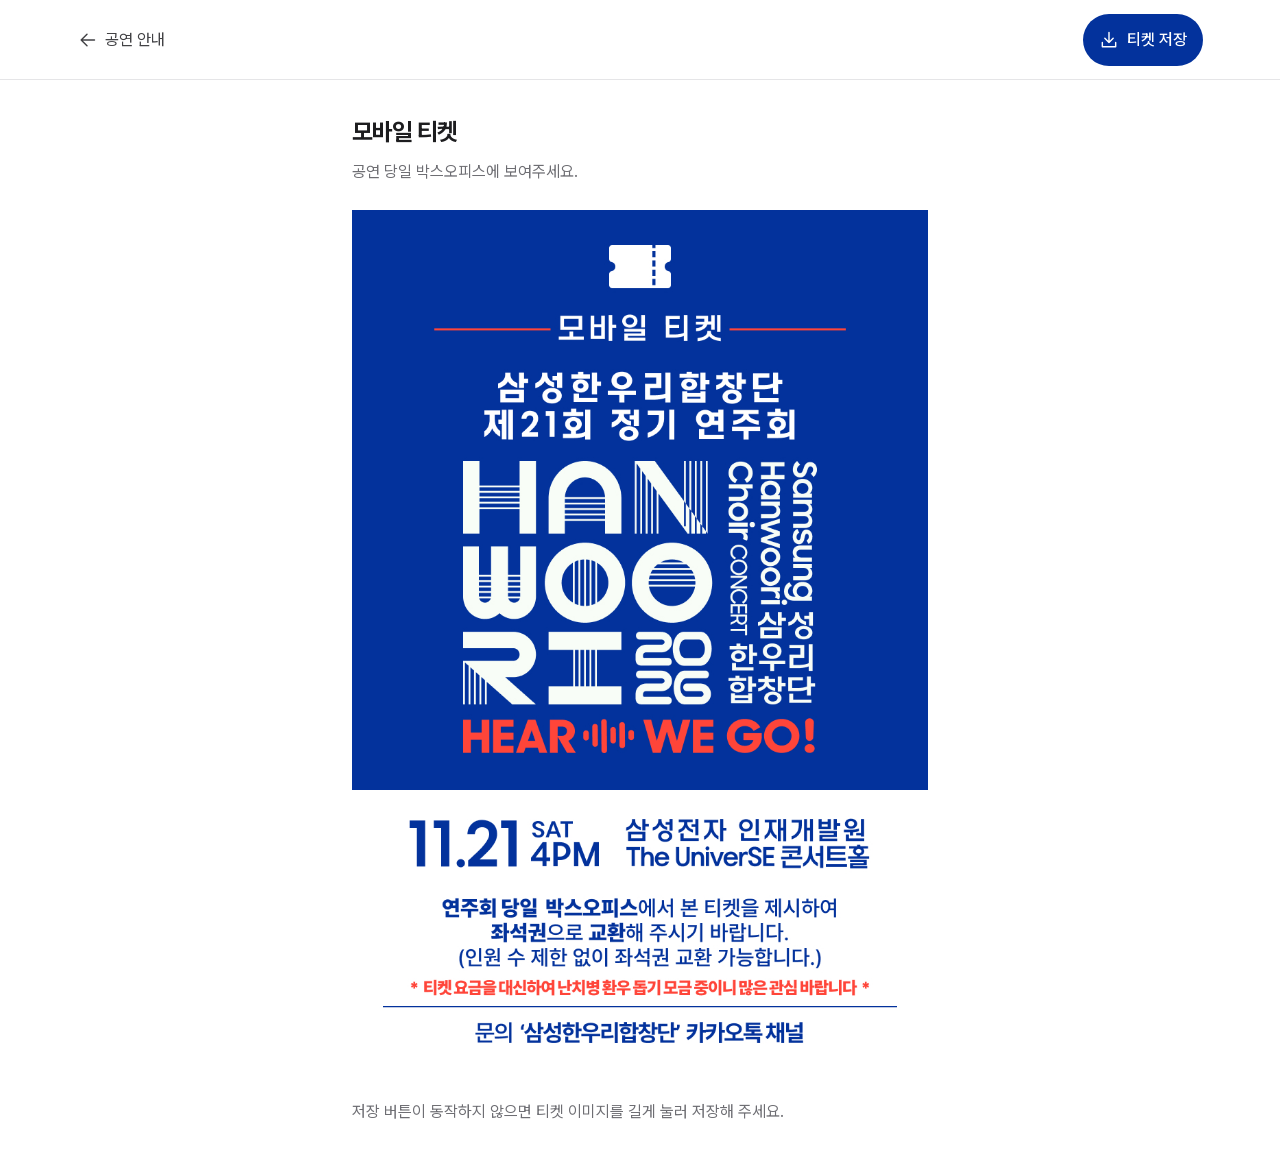
==== ticket.html @ c1f24546 "Open mobile tickets in a responsive viewer with download controls" ====
<!doctype html>
<html lang="ko">
<head>
  <meta charset="UTF-8">
  <meta name="viewport" content="width=device-width, initial-scale=1">
  <meta name="theme-color" content="#FFFFFF">
  <title>모바일 티켓 | 삼성한우리합창단 제21회 정기연주회</title>
  <meta name="description" content="삼성한우리합창단 제21회 정기연주회 모바일 티켓. 공연 당일 박스오피스에서 제시하고 좌석권으로 교환해 주세요.">
  <link rel="icon" href="assets/favicon.svg" type="image/svg+xml">
  <link rel="stylesheet" href="style.css">
</head>
<body class="ticket-page">
  <header class="ticket-toolbar">
    <a class="ticket-home" href="index.html#mobile-ticket"><svg class="ui-icon" viewBox="0 0 24 24" fill="none" stroke="currentColor" stroke-width="1.7" stroke-linecap="round" stroke-linejoin="round" aria-hidden="true"><path d="m12 5-7 7 7 7M5 12h16"/></svg>공연 안내</a>
    <a class="button" href="assets/mobile-ticket.jpg" download="삼성한우리합창단_제21회_모바일티켓.jpg"><svg class="ui-icon" viewBox="0 0 24 24" fill="none" stroke="currentColor" stroke-width="1.7" stroke-linecap="round" stroke-linejoin="round" aria-hidden="true"><path d="M12 3v12m-5-5 5 5 5-5M4 15v5h16v-5"/></svg>티켓 저장</a>
  </header>
  <main class="ticket-viewer">
    <h1>모바일 티켓</h1>
    <p class="ticket-viewer-description">공연 당일 박스오피스에 보여주세요.</p>
    <img class="responsive-ticket" src="assets/mobile-ticket.jpg" width="840" height="1260" alt="삼성한우리합창단 제21회 정기연주회 모바일 티켓. 2026년 11월 21일 토요일 오후 4시, 삼성전자 인재개발원 The UniverSE 콘서트홀. 박스오피스에서 좌석권으로 교환해 주세요." fetchpriority="high">
    <p class="ticket-save-help">저장 버튼이 동작하지 않으면 티켓 이미지를 길게 눌러 저장해 주세요.</p>
  </main>
</body>
</html>
---- style.css ----
/* Samsung Sharp Sans supplied by the user; Korean falls back to Pretendard. */
@font-face{font-family:'Samsung Sharp Sans';src:url('assets/fonts/samsungsharpsans.woff') format('woff');font-weight:400;font-style:normal;font-display:swap}
@font-face{font-family:'Samsung Sharp Sans';src:url('assets/fonts/samsungsharpsans-medium.woff') format('woff');font-weight:500;font-style:normal;font-display:swap}
@font-face{font-family:'Samsung Sharp Sans';src:url('assets/fonts/samsungsharpsans-bold.woff') format('woff');font-weight:700;font-style:normal;font-display:swap}
/* Pretendard v1.3.9 — SIL Open Font License, assets/fonts/OFL.txt */
@font-face{font-family:'Pretendard Variable';src:url('assets/fonts/PretendardVariable.woff2') format('woff2');font-weight:45 920;font-style:normal;font-display:swap}
:root{
 --blue:#03329C;--red:#FF453A;--white:#FFFFFF;
 --heading:#1d1d1f;--text:#424245;--secondary:#6e6e73;--line:#e5e5e7;
 --body:'Pretendard Variable',Pretendard,-apple-system,BlinkMacSystemFont,system-ui,sans-serif;
 --page:24px;--section-title:34px;--name:26px;--lead:22px;--body-size:16px;
}
*{box-sizing:border-box}html{scroll-behavior:smooth;scroll-padding-top:104px}body{margin:0;background:var(--white);color:var(--text);font:400 var(--body-size)/1.75 var(--body);-webkit-text-size-adjust:100%}a{color:inherit;text-decoration:none}button{font:inherit;cursor:pointer}a:focus-visible,button:focus-visible{outline:3px solid var(--blue);outline-offset:5px}::selection{background:var(--blue);color:var(--white)}p{margin:0 0 20px}h1,h2,h3{margin:0;color:var(--heading);font-weight:650;letter-spacing:-.04em;line-height:1.3;overflow-wrap:anywhere}h2{font-size:var(--section-title)}h3{font-size:var(--name)}.visually-hidden{position:absolute!important;width:1px;height:1px;padding:0;margin:-1px;overflow:hidden;clip-path:inset(50%);white-space:nowrap;border:0}
/* Concert identity is the only small type; reading content starts at 16px. */
.header{height:80px;position:sticky;top:0;z-index:30;display:flex;align-items:center;justify-content:space-between;gap:16px;padding:12px var(--page);background:rgb(255 255 255 / .94);backdrop-filter:blur(18px);border-bottom:1px solid var(--line)}.concert-brand{display:flex;flex-direction:column;gap:3px;min-width:0}.header-logo{display:block;width:210px;max-width:100%;height:auto}.concert-brand>span{font-size:14px;line-height:1.5;letter-spacing:-.025em;color:var(--secondary)}.menu-toggle{position:relative;display:flex;align-items:center;justify-content:center;width:48px;height:48px;flex:0 0 48px;border:0;border-radius:50%;background:transparent}.menu-toggle>span{position:absolute;width:21px;height:2px;background:var(--heading);transition:transform .25s}.menu-toggle>span:first-child{transform:translateY(-4px)}.menu-toggle>span:last-child{transform:translateY(4px)}.menu-toggle[aria-expanded="true"]>span:first-child{transform:rotate(45deg)}.menu-toggle[aria-expanded="true"]>span:last-child{transform:rotate(-45deg)}.concert-menu{position:absolute;left:0;right:0;top:100%;display:flex;flex-direction:column;padding:12px var(--page) 28px;max-height:calc(100dvh - 80px);overflow:auto;background:var(--white);border-radius:0 0 24px 24px;box-shadow:0 16px 40px rgb(0 0 0 / .1)}.concert-menu a{display:flex;justify-content:space-between;align-items:center;min-height:58px;padding:12px 0;color:var(--heading);font-size:22px;font-weight:500;letter-spacing:-.025em}.concert-menu a>span{font-size:18px;color:var(--secondary)}.concert-menu[hidden],.menu-backdrop[hidden]{display:none}.menu-backdrop{position:fixed;inset:80px 0 0;z-index:20;background:rgb(0 0 0 / .2);backdrop-filter:blur(8px)}
/* The official artwork retains its original brand palette. */
.poster-landing{margin:0;padding:0;background:var(--blue);display:flex;flex-direction:column;align-items:center}.landing-poster{display:block;width:100%;height:auto;max-width:560px}.poster-scroll{display:flex;align-items:center;justify-content:center;gap:24px;width:100%;min-height:58px;padding:14px var(--page);font-size:16px;color:var(--white);background:var(--blue)}.poster-scroll:hover{text-decoration:underline;text-underline-offset:5px}
/* One type scale and a shared horizontal grid across every content section. */
.section{padding:72px var(--page);max-width:1280px;margin:0 auto}.section-heading{margin-bottom:32px}.section-heading h2{margin-bottom:12px}.section-heading>p{font-size:16px;line-height:1.75;margin:0;color:var(--secondary)}.program-grid{display:grid;gap:24px}.program-group{min-width:0;border-radius:24px;padding:8px 24px;background:var(--white);box-shadow:0 4px 28px rgb(0 0 0 / .045),0 0 0 1px rgb(0 0 0 / .04)}.program-group ul{list-style:none;margin:0;padding:0}.program-group li{padding:20px 0;border-bottom:1px solid var(--line)}.program-group li:last-child{border:0}.program-group li>span{display:block;font-size:18px;line-height:1.5;font-weight:550;letter-spacing:-.02em;color:var(--heading);overflow-wrap:anywhere}.program-group small{display:block;font-size:16px;line-height:1.75;margin-top:4px;font-weight:400;color:var(--secondary)}
.visit{padding-top:0}.visit h2{margin-bottom:28px}.concert-summary{padding-top:0}.summary-date{margin:0 0 28px;font-size:var(--lead);font-weight:600;letter-spacing:-.03em;line-height:1.5;color:var(--heading)}.summary-date strong{display:block;font-size:var(--name);font-weight:650;line-height:1.3;margin-top:6px}.venue-name{font-size:var(--lead);line-height:1.5;letter-spacing:-.03em;font-weight:550;color:var(--heading);margin-bottom:12px}.muted{font-size:16px;line-height:1.75;color:var(--secondary)}.map-link{min-height:48px;display:inline-flex;align-items:center;font-size:16px;padding:10px 0;margin-bottom:32px;color:var(--blue)}.map-link:hover{text-decoration:underline;text-underline-offset:5px}.visit-details{border-radius:24px;padding:4px 24px;background:var(--white);box-shadow:0 4px 28px rgb(0 0 0 / .045),0 0 0 1px rgb(0 0 0 / .04)}dl{margin:0}dl>div{padding:23px 0;border-bottom:1px solid var(--line)}dl>div:last-child{border:0}dt{font-size:18px;font-weight:600;line-height:1.5;color:var(--heading);margin-bottom:8px}dd{font-size:16px;line-height:1.9;margin:0;color:var(--text)}dd strong{white-space:nowrap;margin-left:8px;font-weight:600;color:var(--heading)}
.artists{padding-top:0}.artist-grid{display:grid;gap:0}.artist-card{display:grid;grid-template-columns:64px minmax(0,1fr);align-items:baseline;gap:20px;padding:26px 0;border-bottom:1px solid var(--line)}.artist-role{font-size:16px;line-height:1.75;margin:0;color:var(--secondary)}.artist-card h3{font-size:var(--name);line-height:1.3}.about{padding-top:0}.about h2{font-size:var(--section-title);line-height:1.3;margin-bottom:32px}.about-copy .lead{font-size:var(--lead);line-height:1.5;font-weight:550;letter-spacing:-.03em;color:var(--heading)}.about-copy p{font-size:16px;line-height:1.9;letter-spacing:-.01em;color:var(--text)}.social-links{display:flex;flex-wrap:wrap;gap:16px 28px;margin-top:28px}.social-links a{display:inline-flex;align-items:center;min-height:48px;font-size:16px;color:var(--blue)}.social-links a:hover{text-decoration:underline;text-underline-offset:5px}
.ticket{padding:0 var(--page) 72px;text-align:left}.ticket-inner{padding:32px 24px;border-radius:28px;max-width:1136px;margin:auto;background:var(--white);box-shadow:0 4px 28px rgb(0 0 0 / .045),0 0 0 1px rgb(0 0 0 / .04)}.ticket h2{font-size:var(--section-title);margin-bottom:20px}.ticket p{font-size:16px;line-height:1.75;color:var(--text)}.button{display:inline-flex;align-items:center;justify-content:center;gap:20px;min-height:52px;font-size:16px;font-weight:500;padding:14px 22px;background:var(--blue);color:var(--white);border:0;border-radius:999px}.button:hover{box-shadow:0 0 0 4px rgb(3 50 156 / .1)}.ticket-note{margin:24px 0 0;color:var(--secondary)!important}.brand{font-size:16px;font-weight:600;color:var(--heading)}footer{max-width:1280px;margin:auto;padding:0 var(--page) 32px;display:flex;justify-content:space-between;align-items:center;flex-wrap:wrap;gap:24px}footer>div{flex-basis:100%;order:3;padding-top:24px;border-top:1px solid var(--line)}footer p{font-size:16px;line-height:1.75;margin:0 0 8px;color:var(--secondary)}footer>a:last-child{display:inline-flex;align-items:center;min-height:48px;color:var(--secondary)}.sponsor{display:flex;align-items:center;gap:16px}.samsung-wordmark{display:block;width:112px;height:auto}
@media(max-width:359px){.header-logo{width:196px}}
@media(min-width:600px){:root{--page:6%}.concert-menu{padding-left:var(--page);padding-right:var(--page)}.artist-grid{grid-template-columns:1fr 1fr;gap:0 32px}.artist-card{grid-template-columns:1fr;gap:10px}.ticket-inner{padding:48px 32px}.landing-poster{width:auto;height:calc(100svh - 146px);max-height:900px;max-width:100%;object-fit:contain}}
@media(min-width:1000px){:root{--section-title:48px;--name:30px;--lead:24px}.header{height:88px}.concert-menu{max-height:calc(100dvh - 88px);padding-top:24px;padding-bottom:36px}.concert-menu a{font-size:26px;min-height:64px}.menu-backdrop{top:88px}.section{padding-top:96px;padding-bottom:96px}.section-heading{display:flex;justify-content:space-between;align-items:baseline;gap:32px;margin-bottom:40px}.section-heading h2{margin:0}.program-grid{grid-template-columns:repeat(3,minmax(0,1fr));gap:24px;align-items:start}.artist-grid{grid-template-columns:repeat(4,minmax(0,1fr));gap:28px}.artist-card{align-content:start;border-bottom:0;padding:20px 0}.artists{padding-top:0}.about{display:grid;grid-template-columns:1fr 1fr;gap:8%;padding-top:0}.visit{display:grid;grid-template-columns:1fr 1fr;gap:8%;padding-top:0}.map-link{margin-bottom:0}.ticket{padding-bottom:80px}.ticket-inner{padding:56px 40px}footer{padding-bottom:40px}}
@media(prefers-reduced-motion:reduce){html{scroll-behavior:auto}*,*::before,*::after{transition:none!important}}

/* Bilingual section headings share one accent and a consistent hierarchy. */
h2 { color: var(--blue); display: flex; flex-wrap: wrap; align-items: baseline; gap: 6px 12px; }
.heading-en { font-size: 18px; font-weight: 500; line-height: 1.5; letter-spacing: -.015em; }
@media (min-width: 1000px) { .heading-en { font-size: 24px; } }

:root{--title:'Samsung Sharp Sans','Pretendard Variable',Pretendard,sans-serif}
h1,h2,h3,.heading-en,.program-group li>span,dt{font-family:var(--title)}
h1,h2,h3{font-weight:700}
.program-group li>span{font-weight:500}
.heading-en{font-weight:500}

/* Compact, English-first section titles. */
:root { --section-title: 28px; }
h2 { gap: 6px 12px; }
.heading-en { font-size: inherit; font-weight: 700; line-height: inherit; }
.heading-ko { font-family: var(--body); font-size: 18px; font-weight: 500; line-height: 1.5; letter-spacing: -.025em; }
@media (min-width: 1000px) { :root { --section-title: 36px; } .heading-ko { font-size: 22px; } }

/* Give the first content heading breathing room below the poster. */
#visit { padding-top: 56px; }
@media (min-width: 1000px) { #visit { padding-top: 80px; } }

/* A compact opening: original central artwork, live date and venue. */
.poster-landing { padding: 28px 24px 12px; }
.landing-logo { display: block; width: auto; max-width: 100%; height: clamp(180px, 30svh, 270px); object-fit: contain; }
.landing-event { color: var(--white); text-align: center; margin-top: 20px; }
.landing-date { margin: 0 0 14px; font-size: 20px; line-height: 1.5; font-weight: 500; letter-spacing: -.025em; }
.landing-date strong { display: block; font-size: 26px; font-weight: 650; }
.landing-venue { margin: 0; font-size: 16px; line-height: 1.6; }
.landing-venue strong { display: block; font-size: 21px; font-weight: 600; letter-spacing: -.025em; }
.poster-scroll { width: auto; margin-top: 8px; }
@media (max-height: 700px) and (max-width: 599px) {
 .poster-landing { padding-top: 20px; }
 .landing-logo { height: 145px; }
 .landing-event { margin-top: 14px; }
 .landing-date { font-size: 18px; margin-bottom: 10px; }
 .landing-date strong { font-size: 23px; }
 .landing-venue strong { font-size: 20px; }
}
@media (min-width: 1000px) {
 .poster-landing { padding-top: 36px; padding-bottom: 20px; }
 .landing-logo { height: 290px; }
 .landing-date { font-size: 24px; }
 .landing-date strong { display: inline; font-size: 24px; margin-left: 12px; }
 .landing-venue strong { font-size: 24px; }
}

.landing-concert-name { margin: 0 0 20px; color: var(--white); font-size: 16px; font-weight: 500; line-height: 1.6; text-align: center; letter-spacing: -.025em; }
@media (min-width: 1000px) { .landing-concert-name { font-size: 18px; margin-bottom: 24px; } }

@media (min-width: 1000px) { .artist-grid { grid-template-columns: repeat(3, minmax(0, 1fr)); } }

/* HEAR / WE / GO: three open chapters, without card chrome. */
.program-grid { gap: 52px; }
.program-group { padding: 0; border-radius: 0; box-shadow: none; background: transparent; }
.stage-heading { margin-bottom: 26px; }
.stage-number { display: block; margin-bottom: 12px; color: var(--secondary); font-size: 16px; line-height: 1.5; font-weight: 500; }
.stage-title { font-family: var(--title); color: var(--blue); font-size: 52px; font-weight: 700; line-height: 1.05; letter-spacing: -.04em; }
.stage-subtitle { margin: 12px 0 0; color: var(--secondary); font-size: 18px; line-height: 1.5; font-weight: 400; letter-spacing: -.015em; }
.program-group li { padding: 0; border: 0; margin: 0 0 24px; }
.program-group li:last-child { margin-bottom: 0; }
.program-group small { margin-top: 5px; }
@media (min-width: 1000px) { .program-grid { gap: 40px; } .stage-title { font-size: 60px; } .stage-heading { margin-bottom: 32px; } }

/* Align the artwork edge, rather than its former padded SVG canvas. */
.concert-brand { align-items: flex-start; gap: 7px; }
.header-logo { margin: 0; padding: 0; }
.concert-brand>span { display: block; margin: 0; padding: 0; }

.mobile-ticket { padding-top: 0; }
.mobile-ticket-intro { color: var(--text); font-size: 16px; line-height: 1.9; margin: 0 0 24px; }
.mobile-ticket-actions { display: flex; flex-wrap: wrap; align-items: center; gap: 12px 24px; }
.ticket-download { min-height: 52px; }
.ticket-view, .ticket-shortcut { display: inline-flex; align-items: center; min-height: 48px; color: var(--blue); font-size: 16px; }
.ticket-view:hover, .ticket-shortcut:hover { text-decoration: underline; text-underline-offset: 5px; }
.ticket-shortcut { display: flex; width: fit-content; margin-bottom: 28px; }
.mobile-ticket-note { margin: 20px 0 0; color: var(--secondary); font-size: 16px; line-height: 1.75; }
@media (max-width: 599px) { .ticket-download { width: 100%; } }

/* Full-width alternating chapters. Space replaces content cards. */
.section { width: 100%; max-width: none; margin: 0; padding: 64px 24px; }
.section-inner, .ticket-inner { width: 100%; max-width: 1136px; margin: 0 auto; }
#visit { padding-top: 64px; }
.visit, .about { display: block; }
.program-group, .visit-details, .ticket-inner { border: 0; border-radius: 0; box-shadow: none; background: transparent; }
.visit-details { padding: 0; }
.visit .section-inner { display: grid; gap: 32px; }
.about .section-inner { display: grid; gap: 8px; }
.program { background: var(--blue); color: var(--white); }
.program h2, .program .stage-title, .program .program-group li>span { color: var(--white); }
.program .section-heading>p, .program .stage-number, .program .stage-subtitle, .program .program-group small { color: rgb(255 255 255 / .85); }
.program-grid { gap: 56px; }
.program-group { padding: 0; }
.program .stage-number { margin-bottom: 12px; }
.program .stage-heading { margin-bottom: 30px; }
.program .program-group li { margin-bottom: 26px; }
.artists { background: var(--white); }
.artist-card { padding: 28px 0; }
.about { background: var(--blue); color: var(--white); }
.about h2, .about .about-copy .lead { color: var(--white); }
.about .about-copy p { color: rgb(255 255 255 / .9); }
.about .social-links a { color: var(--white); }
.about .social-links a:hover { text-decoration: underline; }
.mobile-ticket { background: var(--white); }
.ticket { padding: 64px 24px; background: var(--blue); color: var(--white); }
.ticket-inner { padding: 0; }
.ticket h2, .ticket p { color: var(--white); }
.ticket .button { color: var(--blue); background: var(--white); }
.ticket .button:hover { box-shadow: none; text-decoration: underline; text-underline-offset: 4px; }
footer { padding-top: 36px; background: var(--white); }
@media (min-width: 600px) {
 .section, .ticket { padding-left: 6%; padding-right: 6%; }
}
@media (min-width: 1000px) {
 .section, #visit, .ticket { padding-top: 96px; padding-bottom: 96px; }
 .visit .section-inner, .about .section-inner { grid-template-columns: 1fr 1fr; column-gap: 8%; align-items: start; }
 .about .section-inner { row-gap: 0; }
 .program-grid { gap: 56px; }
 .artist-card { padding-top: 12px; padding-bottom: 12px; }
}
#visit { background: var(--white); }

/* One restrained icon style, aligned with labels and tap targets. */
.ui-icon { display: inline-block; width: 20px; height: 20px; flex: 0 0 20px; vertical-align: middle; }
.cta-label { display: inline-flex; align-items: center; gap: 10px; }
.visit-details dt { display: flex; align-items: center; gap: 10px; }
.stage-title { font-size: 40px; }
@media (min-width: 1000px) { .stage-title { font-size: 48px; } }

/* Standalone responsive ticket viewer: preserve the original aspect ratio. */
.ticket-page { min-width: 0; background: var(--white); }
.ticket-toolbar { position: sticky; top: 0; z-index: 10; display: flex; align-items: center; justify-content: space-between; gap: 16px; width: 100%; max-width: none; height: auto; min-height: 80px; margin: 0; padding: 12px max(16px, env(safe-area-inset-right)) 12px max(16px, env(safe-area-inset-left)); background: rgb(255 255 255 / .96); backdrop-filter: blur(16px); border-bottom: 1px solid var(--line); }
.ticket-home { display: inline-flex; align-items: center; gap: 8px; min-height: 48px; font-size: 16px; color: var(--text); white-space: nowrap; }
.ticket-toolbar .button { gap: 8px; min-height: 48px; padding: 12px 16px; white-space: nowrap; }
.ticket-viewer { width: 100%; max-width: 608px; margin: 0 auto; padding: 28px 16px 32px; }
.ticket-viewer h1 { font-family: var(--body); font-size: 24px; line-height: 1.35; margin: 0 0 10px; }
.ticket-viewer-description { color: var(--secondary); font-size: 16px; line-height: 1.75; margin: 0 0 24px; }
.responsive-ticket { display: block; width: 100%; max-width: 100%; height: auto; }
.ticket-save-help { margin: 24px 0 0; color: var(--secondary); font-size: 16px; line-height: 1.75; }
@media (min-width: 1000px) { .ticket-toolbar { padding-left: 6%; padding-right: 6%; } .ticket-viewer { padding-top: 36px; } }
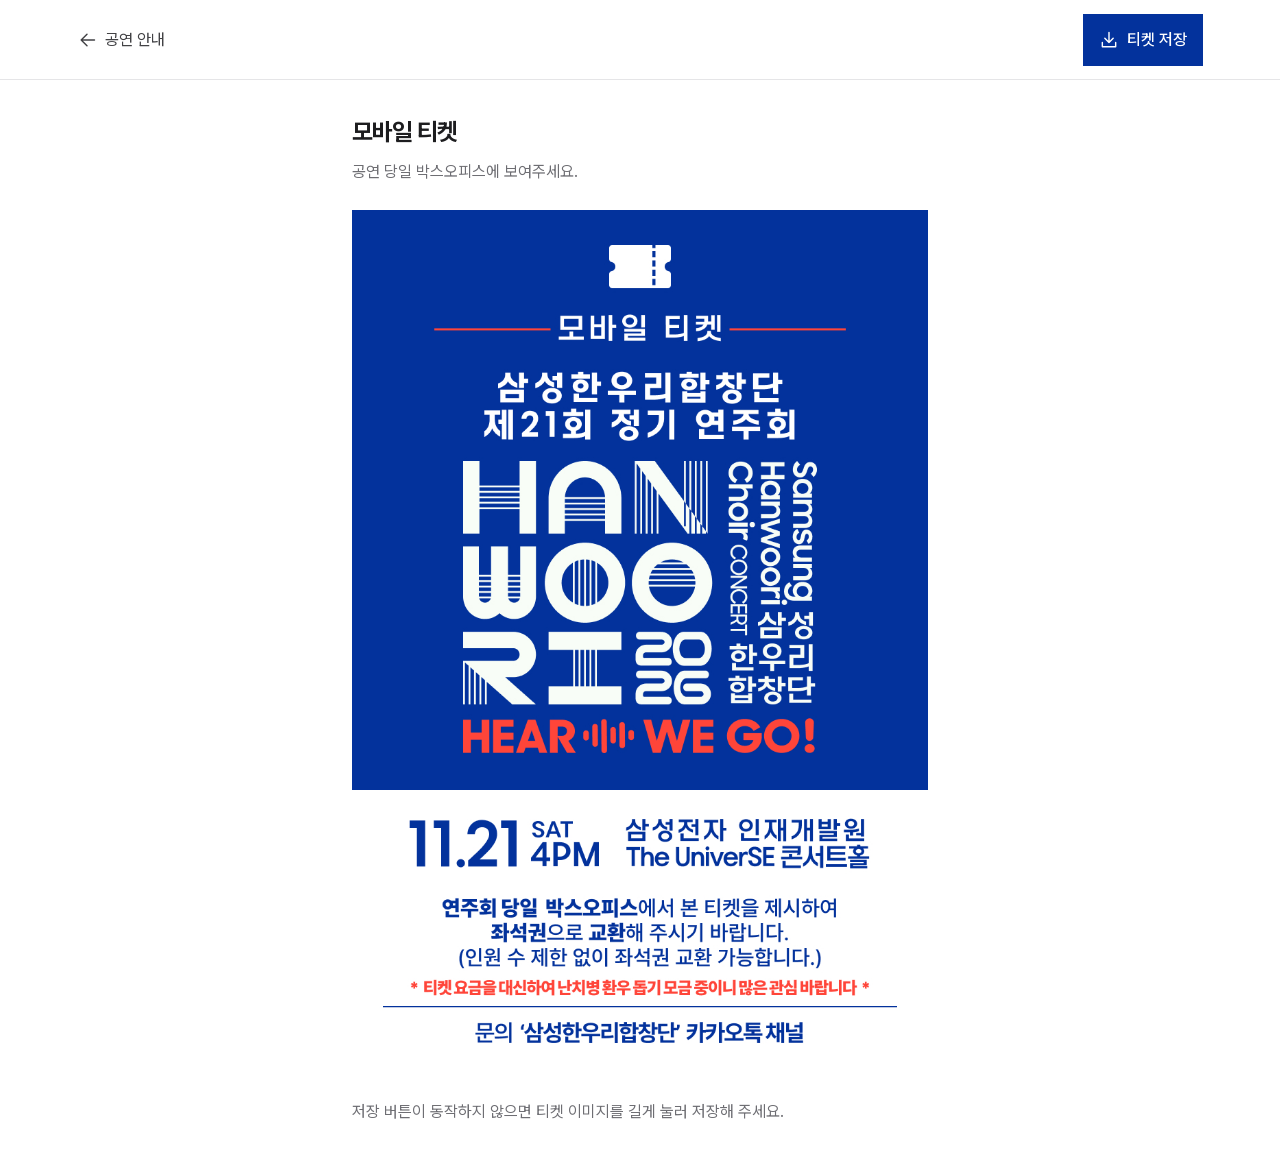
==== commit e60e18b2: "Polish mobile header and ticket presentation" ====
--- a/ticket.html
+++ b/ticket.html
@@ -7,7 +7,7 @@
   <title>모바일 티켓 | 삼성한우리합창단 제21회 정기연주회</title>
   <meta name="description" content="삼성한우리합창단 제21회 정기연주회 모바일 티켓. 공연 당일 박스오피스에서 제시하고 좌석권으로 교환해 주세요.">
   <link rel="icon" href="assets/favicon.svg" type="image/svg+xml">
-  <link rel="stylesheet" href="style.css">
+  <link rel="stylesheet" href="style.css?v=20261026-2">
 </head>
 <body class="ticket-page">
   <header class="ticket-toolbar">
--- a/style.css
+++ b/style.css
@@ -1,160 +1,27 @@
-
-/* Samsung Sharp Sans supplied by the user; Korean falls back to Pretendard. */
-@font-face{font-family:'Samsung Sharp Sans';src:url('assets/fonts/samsungsharpsans.woff') format('woff');font-weight:400;font-style:normal;font-display:swap}
-@font-face{font-family:'Samsung Sharp Sans';src:url('assets/fonts/samsungsharpsans-medium.woff') format('woff');font-weight:500;font-style:normal;font-display:swap}
-@font-face{font-family:'Samsung Sharp Sans';src:url('assets/fonts/samsungsharpsans-bold.woff') format('woff');font-weight:700;font-style:normal;font-display:swap}
-/* Pretendard v1.3.9 — SIL Open Font License, assets/fonts/OFL.txt */
-@font-face{font-family:'Pretendard Variable';src:url('assets/fonts/PretendardVariable.woff2') format('woff2');font-weight:45 920;font-style:normal;font-display:swap}
-:root{
- --blue:#03329C;--red:#FF453A;--white:#FFFFFF;
- --heading:#1d1d1f;--text:#424245;--secondary:#6e6e73;--line:#e5e5e7;
- --body:'Pretendard Variable',Pretendard,-apple-system,BlinkMacSystemFont,system-ui,sans-serif;
- --page:24px;--section-title:34px;--name:26px;--lead:22px;--body-size:16px;
-}
-*{box-sizing:border-box}html{scroll-behavior:smooth;scroll-padding-top:104px}body{margin:0;background:var(--white);color:var(--text);font:400 var(--body-size)/1.75 var(--body);-webkit-text-size-adjust:100%}a{color:inherit;text-decoration:none}button{font:inherit;cursor:pointer}a:focus-visible,button:focus-visible{outline:3px solid var(--blue);outline-offset:5px}::selection{background:var(--blue);color:var(--white)}p{margin:0 0 20px}h1,h2,h3{margin:0;color:var(--heading);font-weight:650;letter-spacing:-.04em;line-height:1.3;overflow-wrap:anywhere}h2{font-size:var(--section-title)}h3{font-size:var(--name)}.visually-hidden{position:absolute!important;width:1px;height:1px;padding:0;margin:-1px;overflow:hidden;clip-path:inset(50%);white-space:nowrap;border:0}
-/* Concert identity is the only small type; reading content starts at 16px. */
-.header{height:80px;position:sticky;top:0;z-index:30;display:flex;align-items:center;justify-content:space-between;gap:16px;padding:12px var(--page);background:rgb(255 255 255 / .94);backdrop-filter:blur(18px);border-bottom:1px solid var(--line)}.concert-brand{display:flex;flex-direction:column;gap:3px;min-width:0}.header-logo{display:block;width:210px;max-width:100%;height:auto}.concert-brand>span{font-size:14px;line-height:1.5;letter-spacing:-.025em;color:var(--secondary)}.menu-toggle{position:relative;display:flex;align-items:center;justify-content:center;width:48px;height:48px;flex:0 0 48px;border:0;border-radius:50%;background:transparent}.menu-toggle>span{position:absolute;width:21px;height:2px;background:var(--heading);transition:transform .25s}.menu-toggle>span:first-child{transform:translateY(-4px)}.menu-toggle>span:last-child{transform:translateY(4px)}.menu-toggle[aria-expanded="true"]>span:first-child{transform:rotate(45deg)}.menu-toggle[aria-expanded="true"]>span:last-child{transform:rotate(-45deg)}.concert-menu{position:absolute;left:0;right:0;top:100%;display:flex;flex-direction:column;padding:12px var(--page) 28px;max-height:calc(100dvh - 80px);overflow:auto;background:var(--white);border-radius:0 0 24px 24px;box-shadow:0 16px 40px rgb(0 0 0 / .1)}.concert-menu a{display:flex;justify-content:space-between;align-items:center;min-height:58px;padding:12px 0;color:var(--heading);font-size:22px;font-weight:500;letter-spacing:-.025em}.concert-menu a>span{font-size:18px;color:var(--secondary)}.concert-menu[hidden],.menu-backdrop[hidden]{display:none}.menu-backdrop{position:fixed;inset:80px 0 0;z-index:20;background:rgb(0 0 0 / .2);backdrop-filter:blur(8px)}
-/* The official artwork retains its original brand palette. */
-.poster-landing{margin:0;padding:0;background:var(--blue);display:flex;flex-direction:column;align-items:center}.landing-poster{display:block;width:100%;height:auto;max-width:560px}.poster-scroll{display:flex;align-items:center;justify-content:center;gap:24px;width:100%;min-height:58px;padding:14px var(--page);font-size:16px;color:var(--white);background:var(--blue)}.poster-scroll:hover{text-decoration:underline;text-underline-offset:5px}
-/* One type scale and a shared horizontal grid across every content section. */
-.section{padding:72px var(--page);max-width:1280px;margin:0 auto}.section-heading{margin-bottom:32px}.section-heading h2{margin-bottom:12px}.section-heading>p{font-size:16px;line-height:1.75;margin:0;color:var(--secondary)}.program-grid{display:grid;gap:24px}.program-group{min-width:0;border-radius:24px;padding:8px 24px;background:var(--white);box-shadow:0 4px 28px rgb(0 0 0 / .045),0 0 0 1px rgb(0 0 0 / .04)}.program-group ul{list-style:none;margin:0;padding:0}.program-group li{padding:20px 0;border-bottom:1px solid var(--line)}.program-group li:last-child{border:0}.program-group li>span{display:block;font-size:18px;line-height:1.5;font-weight:550;letter-spacing:-.02em;color:var(--heading);overflow-wrap:anywhere}.program-group small{display:block;font-size:16px;line-height:1.75;margin-top:4px;font-weight:400;color:var(--secondary)}
-.visit{padding-top:0}.visit h2{margin-bottom:28px}.concert-summary{padding-top:0}.summary-date{margin:0 0 28px;font-size:var(--lead);font-weight:600;letter-spacing:-.03em;line-height:1.5;color:var(--heading)}.summary-date strong{display:block;font-size:var(--name);font-weight:650;line-height:1.3;margin-top:6px}.venue-name{font-size:var(--lead);line-height:1.5;letter-spacing:-.03em;font-weight:550;color:var(--heading);margin-bottom:12px}.muted{font-size:16px;line-height:1.75;color:var(--secondary)}.map-link{min-height:48px;display:inline-flex;align-items:center;font-size:16px;padding:10px 0;margin-bottom:32px;color:var(--blue)}.map-link:hover{text-decoration:underline;text-underline-offset:5px}.visit-details{border-radius:24px;padding:4px 24px;background:var(--white);box-shadow:0 4px 28px rgb(0 0 0 / .045),0 0 0 1px rgb(0 0 0 / .04)}dl{margin:0}dl>div{padding:23px 0;border-bottom:1px solid var(--line)}dl>div:last-child{border:0}dt{font-size:18px;font-weight:600;line-height:1.5;color:var(--heading);margin-bottom:8px}dd{font-size:16px;line-height:1.9;margin:0;color:var(--text)}dd strong{white-space:nowrap;margin-left:8px;font-weight:600;color:var(--heading)}
-.artists{padding-top:0}.artist-grid{display:grid;gap:0}.artist-card{display:grid;grid-template-columns:64px minmax(0,1fr);align-items:baseline;gap:20px;padding:26px 0;border-bottom:1px solid var(--line)}.artist-role{font-size:16px;line-height:1.75;margin:0;color:var(--secondary)}.artist-card h3{font-size:var(--name);line-height:1.3}.about{padding-top:0}.about h2{font-size:var(--section-title);line-height:1.3;margin-bottom:32px}.about-copy .lead{font-size:var(--lead);line-height:1.5;font-weight:550;letter-spacing:-.03em;color:var(--heading)}.about-copy p{font-size:16px;line-height:1.9;letter-spacing:-.01em;color:var(--text)}.social-links{display:flex;flex-wrap:wrap;gap:16px 28px;margin-top:28px}.social-links a{display:inline-flex;align-items:center;min-height:48px;font-size:16px;color:var(--blue)}.social-links a:hover{text-decoration:underline;text-underline-offset:5px}
-.ticket{padding:0 var(--page) 72px;text-align:left}.ticket-inner{padding:32px 24px;border-radius:28px;max-width:1136px;margin:auto;background:var(--white);box-shadow:0 4px 28px rgb(0 0 0 / .045),0 0 0 1px rgb(0 0 0 / .04)}.ticket h2{font-size:var(--section-title);margin-bottom:20px}.ticket p{font-size:16px;line-height:1.75;color:var(--text)}.button{display:inline-flex;align-items:center;justify-content:center;gap:20px;min-height:52px;font-size:16px;font-weight:500;padding:14px 22px;background:var(--blue);color:var(--white);border:0;border-radius:999px}.button:hover{box-shadow:0 0 0 4px rgb(3 50 156 / .1)}.ticket-note{margin:24px 0 0;color:var(--secondary)!important}.brand{font-size:16px;font-weight:600;color:var(--heading)}footer{max-width:1280px;margin:auto;padding:0 var(--page) 32px;display:flex;justify-content:space-between;align-items:center;flex-wrap:wrap;gap:24px}footer>div{flex-basis:100%;order:3;padding-top:24px;border-top:1px solid var(--line)}footer p{font-size:16px;line-height:1.75;margin:0 0 8px;color:var(--secondary)}footer>a:last-child{display:inline-flex;align-items:center;min-height:48px;color:var(--secondary)}.sponsor{display:flex;align-items:center;gap:16px}.samsung-wordmark{display:block;width:112px;height:auto}
-@media(max-width:359px){.header-logo{width:196px}}
-@media(min-width:600px){:root{--page:6%}.concert-menu{padding-left:var(--page);padding-right:var(--page)}.artist-grid{grid-template-columns:1fr 1fr;gap:0 32px}.artist-card{grid-template-columns:1fr;gap:10px}.ticket-inner{padding:48px 32px}.landing-poster{width:auto;height:calc(100svh - 146px);max-height:900px;max-width:100%;object-fit:contain}}
-@media(min-width:1000px){:root{--section-title:48px;--name:30px;--lead:24px}.header{height:88px}.concert-menu{max-height:calc(100dvh - 88px);padding-top:24px;padding-bottom:36px}.concert-menu a{font-size:26px;min-height:64px}.menu-backdrop{top:88px}.section{padding-top:96px;padding-bottom:96px}.section-heading{display:flex;justify-content:space-between;align-items:baseline;gap:32px;margin-bottom:40px}.section-heading h2{margin:0}.program-grid{grid-template-columns:repeat(3,minmax(0,1fr));gap:24px;align-items:start}.artist-grid{grid-template-columns:repeat(4,minmax(0,1fr));gap:28px}.artist-card{align-content:start;border-bottom:0;padding:20px 0}.artists{padding-top:0}.about{display:grid;grid-template-columns:1fr 1fr;gap:8%;padding-top:0}.visit{display:grid;grid-template-columns:1fr 1fr;gap:8%;padding-top:0}.map-link{margin-bottom:0}.ticket{padding-bottom:80px}.ticket-inner{padding:56px 40px}footer{padding-bottom:40px}}
-@media(prefers-reduced-motion:reduce){html{scroll-behavior:auto}*,*::before,*::after{transition:none!important}}
-
-/* Bilingual section headings share one accent and a consistent hierarchy. */
-h2 { color: var(--blue); display: flex; flex-wrap: wrap; align-items: baseline; gap: 6px 12px; }
-.heading-en { font-size: 18px; font-weight: 500; line-height: 1.5; letter-spacing: -.015em; }
-@media (min-width: 1000px) { .heading-en { font-size: 24px; } }
-
-:root{--title:'Samsung Sharp Sans','Pretendard Variable',Pretendard,sans-serif}
-h1,h2,h3,.heading-en,.program-group li>span,dt{font-family:var(--title)}
-h1,h2,h3{font-weight:700}
-.program-group li>span{font-weight:500}
-.heading-en{font-weight:500}
-
-/* Compact, English-first section titles. */
-:root { --section-title: 28px; }
-h2 { gap: 6px 12px; }
-.heading-en { font-size: inherit; font-weight: 700; line-height: inherit; }
-.heading-ko { font-family: var(--body); font-size: 18px; font-weight: 500; line-height: 1.5; letter-spacing: -.025em; }
-@media (min-width: 1000px) { :root { --section-title: 36px; } .heading-ko { font-size: 22px; } }
-
-/* Give the first content heading breathing room below the poster. */
-#visit { padding-top: 56px; }
-@media (min-width: 1000px) { #visit { padding-top: 80px; } }
-
-/* A compact opening: original central artwork, live date and venue. */
-.poster-landing { padding: 28px 24px 12px; }
-.landing-logo { display: block; width: auto; max-width: 100%; height: clamp(180px, 30svh, 270px); object-fit: contain; }
-.landing-event { color: var(--white); text-align: center; margin-top: 20px; }
-.landing-date { margin: 0 0 14px; font-size: 20px; line-height: 1.5; font-weight: 500; letter-spacing: -.025em; }
-.landing-date strong { display: block; font-size: 26px; font-weight: 650; }
-.landing-venue { margin: 0; font-size: 16px; line-height: 1.6; }
-.landing-venue strong { display: block; font-size: 21px; font-weight: 600; letter-spacing: -.025em; }
-.poster-scroll { width: auto; margin-top: 8px; }
-@media (max-height: 700px) and (max-width: 599px) {
- .poster-landing { padding-top: 20px; }
- .landing-logo { height: 145px; }
- .landing-event { margin-top: 14px; }
- .landing-date { font-size: 18px; margin-bottom: 10px; }
- .landing-date strong { font-size: 23px; }
- .landing-venue strong { font-size: 20px; }
-}
-@media (min-width: 1000px) {
- .poster-landing { padding-top: 36px; padding-bottom: 20px; }
- .landing-logo { height: 290px; }
- .landing-date { font-size: 24px; }
- .landing-date strong { display: inline; font-size: 24px; margin-left: 12px; }
- .landing-venue strong { font-size: 24px; }
-}
-
-.landing-concert-name { margin: 0 0 20px; color: var(--white); font-size: 16px; font-weight: 500; line-height: 1.6; text-align: center; letter-spacing: -.025em; }
-@media (min-width: 1000px) { .landing-concert-name { font-size: 18px; margin-bottom: 24px; } }
-
-@media (min-width: 1000px) { .artist-grid { grid-template-columns: repeat(3, minmax(0, 1fr)); } }
-
-/* HEAR / WE / GO: three open chapters, without card chrome. */
-.program-grid { gap: 52px; }
-.program-group { padding: 0; border-radius: 0; box-shadow: none; background: transparent; }
-.stage-heading { margin-bottom: 26px; }
-.stage-number { display: block; margin-bottom: 12px; color: var(--secondary); font-size: 16px; line-height: 1.5; font-weight: 500; }
-.stage-title { font-family: var(--title); color: var(--blue); font-size: 52px; font-weight: 700; line-height: 1.05; letter-spacing: -.04em; }
-.stage-subtitle { margin: 12px 0 0; color: var(--secondary); font-size: 18px; line-height: 1.5; font-weight: 400; letter-spacing: -.015em; }
-.program-group li { padding: 0; border: 0; margin: 0 0 24px; }
-.program-group li:last-child { margin-bottom: 0; }
-.program-group small { margin-top: 5px; }
-@media (min-width: 1000px) { .program-grid { gap: 40px; } .stage-title { font-size: 60px; } .stage-heading { margin-bottom: 32px; } }
-
-/* Align the artwork edge, rather than its former padded SVG canvas. */
-.concert-brand { align-items: flex-start; gap: 7px; }
-.header-logo { margin: 0; padding: 0; }
-.concert-brand>span { display: block; margin: 0; padding: 0; }
-
-.mobile-ticket { padding-top: 0; }
-.mobile-ticket-intro { color: var(--text); font-size: 16px; line-height: 1.9; margin: 0 0 24px; }
-.mobile-ticket-actions { display: flex; flex-wrap: wrap; align-items: center; gap: 12px 24px; }
-.ticket-download { min-height: 52px; }
-.ticket-view, .ticket-shortcut { display: inline-flex; align-items: center; min-height: 48px; color: var(--blue); font-size: 16px; }
-.ticket-view:hover, .ticket-shortcut:hover { text-decoration: underline; text-underline-offset: 5px; }
-.ticket-shortcut { display: flex; width: fit-content; margin-bottom: 28px; }
-.mobile-ticket-note { margin: 20px 0 0; color: var(--secondary); font-size: 16px; line-height: 1.75; }
-@media (max-width: 599px) { .ticket-download { width: 100%; } }
-
-/* Full-width alternating chapters. Space replaces content cards. */
-.section { width: 100%; max-width: none; margin: 0; padding: 64px 24px; }
-.section-inner, .ticket-inner { width: 100%; max-width: 1136px; margin: 0 auto; }
-#visit { padding-top: 64px; }
-.visit, .about { display: block; }
-.program-group, .visit-details, .ticket-inner { border: 0; border-radius: 0; box-shadow: none; background: transparent; }
-.visit-details { padding: 0; }
-.visit .section-inner { display: grid; gap: 32px; }
-.about .section-inner { display: grid; gap: 8px; }
-.program { background: var(--blue); color: var(--white); }
-.program h2, .program .stage-title, .program .program-group li>span { color: var(--white); }
-.program .section-heading>p, .program .stage-number, .program .stage-subtitle, .program .program-group small { color: rgb(255 255 255 / .85); }
-.program-grid { gap: 56px; }
-.program-group { padding: 0; }
-.program .stage-number { margin-bottom: 12px; }
-.program .stage-heading { margin-bottom: 30px; }
-.program .program-group li { margin-bottom: 26px; }
-.artists { background: var(--white); }
-.artist-card { padding: 28px 0; }
-.about { background: var(--blue); color: var(--white); }
-.about h2, .about .about-copy .lead { color: var(--white); }
-.about .about-copy p { color: rgb(255 255 255 / .9); }
-.about .social-links a { color: var(--white); }
-.about .social-links a:hover { text-decoration: underline; }
-.mobile-ticket { background: var(--white); }
-.ticket { padding: 64px 24px; background: var(--blue); color: var(--white); }
-.ticket-inner { padding: 0; }
-.ticket h2, .ticket p { color: var(--white); }
-.ticket .button { color: var(--blue); background: var(--white); }
-.ticket .button:hover { box-shadow: none; text-decoration: underline; text-underline-offset: 4px; }
-footer { padding-top: 36px; background: var(--white); }
-@media (min-width: 600px) {
- .section, .ticket { padding-left: 6%; padding-right: 6%; }
-}
-@media (min-width: 1000px) {
- .section, #visit, .ticket { padding-top: 96px; padding-bottom: 96px; }
- .visit .section-inner, .about .section-inner { grid-template-columns: 1fr 1fr; column-gap: 8%; align-items: start; }
- .about .section-inner { row-gap: 0; }
- .program-grid { gap: 56px; }
- .artist-card { padding-top: 12px; padding-bottom: 12px; }
-}
-#visit { background: var(--white); }
-
-/* One restrained icon style, aligned with labels and tap targets. */
-.ui-icon { display: inline-block; width: 20px; height: 20px; flex: 0 0 20px; vertical-align: middle; }
-.cta-label { display: inline-flex; align-items: center; gap: 10px; }
-.visit-details dt { display: flex; align-items: center; gap: 10px; }
-.stage-title { font-size: 40px; }
-@media (min-width: 1000px) { .stage-title { font-size: 48px; } }
-
+/* Fonts supplied by the user; Pretendard includes Korean glyphs. */
+@font-face{font-family:'Samsung Sharp Sans';src:url('assets/fonts/samsungsharpsans.woff') format('woff');font-weight:400;font-display:swap}
+@font-face{font-family:'Samsung Sharp Sans';src:url('assets/fonts/samsungsharpsans-medium.woff') format('woff');font-weight:500;font-display:swap}
+@font-face{font-family:'Samsung Sharp Sans';src:url('assets/fonts/samsungsharpsans-bold.woff') format('woff');font-weight:700;font-display:swap}
+@font-face{font-family:'Pretendard Variable';src:url('assets/fonts/PretendardVariable.woff2') format('woff2');font-weight:45 920;font-display:swap}
+:root{--blue:#03329C;--red:#FF453A;--white:#FFFFFF;--heading:#1d1d1f;--text:#424245;--secondary:#6e6e73;--line:#e5e5e7;--body:'Pretendard Variable',Pretendard,-apple-system,BlinkMacSystemFont,system-ui,sans-serif;--title:'Samsung Sharp Sans','Pretendard Variable',sans-serif;--page:24px;--section-title:28px}
+*{box-sizing:border-box}html{scroll-behavior:smooth;scroll-padding-top:104px}body{margin:0;background:var(--white);color:var(--text);font:400 16px/1.75 var(--body);-webkit-text-size-adjust:100%}a{color:inherit;text-decoration:none}button{font:inherit;cursor:pointer}a:focus-visible,button:focus-visible{outline:3px solid var(--red);outline-offset:6px}::selection{background:var(--red);color:white}p{margin:0 0 20px}h1,h2,h3{margin:0;font-family:var(--title);font-weight:700;letter-spacing:-.04em;line-height:1.3;color:var(--heading);overflow-wrap:anywhere}h2{display:flex;flex-wrap:wrap;align-items:baseline;gap:6px 12px;font-size:var(--section-title);color:var(--blue)}h3{font-size:26px}.heading-en{font-size:inherit}.heading-ko{font-family:var(--body);font-size:18px;font-weight:500;letter-spacing:-.025em}.visually-hidden{position:absolute!important;width:1px;height:1px;padding:0;margin:-1px;overflow:hidden;clip-path:inset(50%);white-space:nowrap;border:0}.ui-icon{display:inline-block;width:20px;height:20px;flex:0 0 20px;vertical-align:middle}.cta-label{display:inline-flex;align-items:center;gap:10px}.button{display:inline-flex;justify-content:space-between;align-items:center;gap:22px;min-height:52px;padding:14px 22px;background:var(--blue);color:white;border:0;border-radius:0;font-size:16px;font-weight:500;transition:background .2s,color .2s}.button:hover{background:var(--red);color:white}
+/* Persistent identity, quiet until the menu opens. */
+.header{height:80px;position:sticky;top:0;z-index:30;display:flex;align-items:center;justify-content:space-between;gap:16px;padding:12px var(--page);background:rgb(255 255 255 / .96);backdrop-filter:blur(18px);border-bottom:1px solid var(--line)}.concert-brand{display:flex;flex-direction:column;align-items:flex-start;gap:7px;min-width:0}.header-logo{display:block;width:210px;max-width:100%;height:auto}.concert-brand>span{display:block;color:var(--secondary);font-size:14px;line-height:1.5;letter-spacing:-.025em}.menu-toggle{position:relative;display:flex;align-items:center;justify-content:center;flex:0 0 48px;width:48px;height:48px;border:0;background:transparent}.menu-toggle>span{position:absolute;width:22px;height:2px;background:var(--heading);transition:transform .2s}.menu-toggle>span:first-child{transform:translateY(-4px)}.menu-toggle>span:last-child{transform:translateY(4px)}.menu-toggle[aria-expanded=true]>span:first-child{transform:rotate(45deg)}.menu-toggle[aria-expanded=true]>span:last-child{transform:rotate(-45deg)}.concert-menu{position:absolute;left:0;right:0;top:100%;display:flex;flex-direction:column;padding:12px var(--page) 28px;max-height:calc(100dvh - 80px);overflow:auto;background:white;box-shadow:0 20px 40px rgb(0 0 0 / .1)}.concert-menu a{display:flex;align-items:center;justify-content:space-between;min-height:58px;padding:12px 0;font-size:22px;font-weight:500;color:var(--heading);letter-spacing:-.025em}.concert-menu a:hover{color:var(--blue)}.concert-menu a>span{color:var(--secondary);font-size:18px}.concert-menu[hidden],.menu-backdrop[hidden]{display:none}.menu-backdrop{position:fixed;inset:80px 0 0;z-index:20;background:rgb(0 0 0 / .22);backdrop-filter:blur(8px)}
+/* The opening is a living poster, rather than an image inside a page. */
+.poster-landing{position:relative;overflow:hidden;background:var(--blue);color:white;padding:28px var(--page) 0}.landing-inner{max-width:1136px;margin:auto;position:relative;z-index:1}.landing-concert-name{font-size:16px;text-align:center;margin:0 0 22px;line-height:1.6;font-weight:500}.landing-scene{display:grid;gap:22px}.landing-logo{display:block;width:auto;max-width:100%;height:clamp(210px,32svh,300px);object-fit:contain;margin:auto}.landing-invitation{display:none}.landing-event{text-align:center}.landing-date{font-family:var(--title);font-size:20px;line-height:1.5;margin:0 0 14px;font-weight:500;letter-spacing:-.025em}.landing-venue{font-size:16px;line-height:1.6;margin:0}.landing-venue strong{display:block;font-size:21px;font-weight:600;letter-spacing:-.025em}.landing-actions{display:flex;flex-wrap:wrap;justify-content:center;align-items:center;gap:8px 20px;margin-top:22px}.landing-ticket{color:var(--blue);background:white}.poster-scroll{display:inline-flex;align-items:center;justify-content:center;gap:14px;min-height:52px;font-size:16px;padding:10px 0}.poster-scroll .ui-icon{display:none}.poster-scroll:hover{text-decoration:underline;text-underline-offset:5px}.hero-rhythm{height:34px;margin-top:34px;background:repeating-linear-gradient(to bottom,transparent 0 5px,rgb(255 255 255 / .22) 5px 6px);transform:translateX(28%);width:100%;pointer-events:none}
+/* A shared editorial grid keeps the quieter content aligned. */
+.section{padding:72px var(--page);width:100%}.section-inner,.ticket-inner{max-width:1136px;width:100%;margin:0 auto}.section-heading{margin-bottom:36px}.section-heading h2{margin-bottom:12px}.section-heading>p{font-size:16px;color:var(--secondary);margin:0}.visit .section-inner{display:grid;gap:36px}.visit h2{margin-bottom:32px}.summary-date{font-family:var(--title);font-size:24px;font-weight:700;line-height:1.45;letter-spacing:-.035em;color:var(--heading);margin-bottom:26px}.venue-name{font-size:23px;font-weight:550;line-height:1.5;letter-spacing:-.035em;color:var(--heading);margin-bottom:12px}.muted{font-size:16px;color:var(--secondary);margin-bottom:10px}.map-link,.ticket-shortcut{display:flex;align-items:center;width:fit-content;min-height:48px;color:var(--blue);font-size:16px;padding:8px 0}.map-link:hover,.ticket-shortcut:hover{text-decoration:underline;text-underline-offset:5px}.ticket-shortcut{margin-top:4px}.visit-details{padding:0;background:transparent;border:0;box-shadow:none}dl{margin:0}dl>div{padding:22px 0;border-top:1px solid var(--line)}dt{display:flex;align-items:center;gap:10px;font-size:18px;line-height:1.5;font-weight:600;color:var(--heading);margin-bottom:10px}dd{margin:0;font-size:16px;line-height:1.9}dd strong{font-weight:600;white-space:nowrap;margin-left:8px}
+/* Three musical chapters; each gets its own space and a measured reveal. */
+.program{position:relative;background:var(--blue);color:white;overflow:hidden}.program:before{content:'';position:absolute;right:-36px;top:46px;width:110px;height:88px;background:repeating-linear-gradient(to bottom,transparent 0 10px,rgb(255 255 255 / .25) 10px 11px);pointer-events:none}.program h2{color:white}.program .section-heading>p{color:rgb(255 255 255 / .8)}.program-grid{display:grid;gap:44px}.program-group{display:grid;gap:24px;min-width:0;padding:32px 0 0;border-top:1px solid rgb(255 255 255 / .3);background:transparent;box-shadow:none;border-radius:0}.stage-heading{position:relative;padding-left:40px}.stage-number{position:absolute;left:0;top:2px;font-family:var(--title);font-size:16px;line-height:1.5;color:rgb(255 255 255 / .8)}.stage-title{font-family:var(--title);font-size:40px;line-height:1.05;letter-spacing:-.04em;color:white}.stage-subtitle{font-size:18px;line-height:1.5;color:rgb(255 255 255 / .8);margin:10px 0 0}.program-group ul{list-style:none;margin:0;padding:0}.program-group li{margin:0 0 24px;min-width:0}.program-group li:last-child{margin-bottom:0}.program-group li>span{display:block;font-family:var(--title);font-size:18px;font-weight:500;line-height:1.5;color:white;overflow-wrap:anywhere}.program-group small{display:block;font-size:16px;font-weight:400;color:rgb(255 255 255 / .8);line-height:1.75;margin-top:5px}
+/* Performers are people, not empty profile cards. */
+.artist-grid{display:grid}.artist-card{display:grid;grid-template-columns:64px minmax(0,1fr);align-items:baseline;gap:20px;border-top:1px solid var(--line);padding:25px 0;box-shadow:none;border-radius:0}.artist-role{font-size:16px;color:var(--secondary);margin:0;line-height:1.75}.artist-card h3{font-size:26px;line-height:1.4}.artist-choir{padding-top:8px;padding-bottom:34px;border-top:0}.artist-choir h3{color:var(--blue);font-size:30px}.about{padding-top:0}.about .section-inner{display:grid;gap:28px;border-top:1px solid var(--line);padding-top:56px}.about-copy .lead{font-size:28px;font-weight:650;line-height:1.45;letter-spacing:-.04em;color:var(--blue);margin-bottom:26px}.about-copy p{font-size:16px;line-height:1.95;margin-bottom:22px}.social-links{display:flex;flex-wrap:wrap;gap:12px 28px;margin-top:26px}.social-links a{display:inline-flex;align-items:center;min-height:48px;color:var(--blue)}.social-links a:hover{text-decoration:underline;text-underline-offset:5px}
+/* One decisive ticket moment, with the real pass on display. */
+.mobile-ticket{background:var(--blue);color:white;overflow:hidden}.mobile-ticket h2{color:white}.ticket-feature{display:grid;gap:38px}.mobile-ticket-intro{font-size:18px;line-height:1.8;margin:0 0 26px}.mobile-ticket-actions{display:flex;align-items:center;flex-wrap:wrap;gap:12px 24px}.ticket-download{background:white;color:var(--blue);width:100%}.ticket-view{display:inline-flex;align-items:center;min-height:48px;color:white}.ticket-view:hover{text-decoration:underline;text-underline-offset:5px}.mobile-ticket-note{color:rgb(255 255 255 / .8);font-size:16px;line-height:1.8;margin-top:20px;margin-bottom:0}.ticket-art-link{display:block;width:190px;max-width:65%;margin:0 auto;transform:rotate(5deg);transition:transform .3s}.ticket-art-link:hover{transform:rotate(0)}.ticket-art{display:block;width:100%;height:auto}.ticket{padding:64px var(--page);background:white}.ticket h2{margin-bottom:22px}.ticket p{font-size:16px;line-height:1.8}.ticket .button{background:var(--blue);color:white}.ticket .button:hover{background:var(--red)}.ticket-inner{padding:0;box-shadow:none;border-radius:0}.brand{font-size:16px;font-weight:600;color:var(--heading)}footer{max-width:1280px;margin:auto;display:flex;flex-wrap:wrap;justify-content:space-between;align-items:center;gap:24px;padding:0 var(--page) 32px}footer>div{flex-basis:100%;order:3;border-top:1px solid var(--line);padding-top:24px}footer p{font-size:16px;color:var(--secondary);margin:0 0 8px}footer>a:last-child{display:inline-flex;align-items:center;min-height:48px;color:var(--secondary)}.sponsor{display:flex;align-items:center;gap:16px}.samsung-wordmark{display:block;width:112px;height:auto}.motion-ready{opacity:0;transform:translateY(14px);transition:opacity .65s ease,transform .65s cubic-bezier(.2,.65,.3,1)}.motion-ready.is-visible{opacity:1;transform:none}
+@media(max-width:359px){.header-logo{width:196px}.landing-actions{gap:4px 12px}.landing-ticket{padding:12px 16px}.poster-scroll{font-size:16px;gap:8px}}
+@media(max-height:700px) and (max-width:599px){.poster-landing{padding-top:20px}.landing-concert-name{margin-bottom:14px}.landing-logo{height:145px}.landing-scene{gap:16px}.landing-date{font-size:18px;margin-bottom:10px}.landing-venue strong{font-size:20px}.landing-actions{margin-top:14px}.hero-rhythm{margin-top:24px;height:22px}}
+@media(min-width:600px){:root{--page:6%}.artist-grid{grid-template-columns:1fr 1fr;gap:0 32px}.artist-choir{grid-column:1/-1}.ticket-download{width:auto}.ticket-feature{grid-template-columns:1.4fr 1fr;align-items:center;gap:36px}.ticket-art-link{width:240px;max-width:100%;margin:0}.ticket-art-link{justify-self:center}}
+@media(min-width:1000px){:root{--section-title:36px}.header{height:88px}.heading-ko{font-size:22px}.concert-menu{max-height:calc(100dvh - 88px);padding-top:24px;padding-bottom:36px}.concert-menu a{font-size:26px;min-height:64px}.menu-backdrop{top:88px}.poster-landing{padding-top:34px}.landing-concert-name{text-align:left;font-size:18px;margin-bottom:32px}.landing-scene{grid-template-columns:1.15fr 1fr;align-items:center;gap:9%}.landing-logo{width:100%;height:400px;max-height:none;margin:0}.landing-invitation{display:block;font-size:42px;font-weight:650;line-height:1.25;letter-spacing:-.045em;margin-bottom:30px}.landing-event{text-align:left}.landing-date{font-size:24px;margin-bottom:18px}.landing-venue strong{font-size:24px}.landing-actions{justify-content:flex-start;gap:10px 24px;margin-top:28px}.hero-rhythm{margin-top:52px;height:44px;transform:translateX(48%)}.section{padding-top:96px;padding-bottom:96px}.section-heading{display:flex;align-items:baseline;justify-content:space-between;gap:32px;margin-bottom:44px}.section-heading h2{margin:0}.visit .section-inner{grid-template-columns:1fr 1fr;gap:10%;align-items:start}.summary-date{font-size:28px}.venue-name{font-size:26px}.visit-details dl>div:first-child{padding-top:0;border-top:0}.program:before{width:200px;height:140px;top:70px}.program-grid{gap:48px}.program-group{grid-template-columns:1fr 1.65fr;column-gap:12%;padding-top:40px}.stage-heading{padding-left:48px}.stage-title{font-size:48px}.program-group ul{display:grid;grid-template-columns:1fr 1fr;gap:24px 40px;align-content:start}.program-group li{margin-bottom:0}.artist-grid{grid-template-columns:1fr 1fr;gap:0 56px}.artist-choir{grid-template-columns:120px minmax(0,1fr);padding-bottom:38px}.artist-choir h3{font-size:40px}.artist-card:not(.artist-choir){grid-template-columns:90px minmax(0,1fr);padding:30px 0}.artist-card h3{font-size:30px}.artist-choir h3{font-size:40px}.about{padding-top:0}.about .section-inner{grid-template-columns:1fr 1.6fr;gap:10%;padding-top:64px}.about-copy .lead{font-size:38px}.ticket-feature{grid-template-columns:1.3fr 1fr;gap:12%}.ticket-art-link{width:285px}.mobile-ticket-intro{font-size:22px}.ticket{padding-top:72px;padding-bottom:72px}.ticket-inner{display:grid;grid-template-columns:1fr 1.15fr;gap:10%;align-items:start}.ticket h2{grid-row:1/3}.ticket .button{justify-self:start}footer{padding-bottom:40px}}
+@media(prefers-reduced-motion:reduce){html{scroll-behavior:auto}*,*::before,*::after{animation:none!important;transition:none!important}.motion-ready{opacity:1!important;transform:none!important}.ticket-art-link{transform:none}}
 /* Standalone responsive ticket viewer: preserve the original aspect ratio. */
 .ticket-page { min-width: 0; background: var(--white); }
 .ticket-toolbar { position: sticky; top: 0; z-index: 10; display: flex; align-items: center; justify-content: space-between; gap: 16px; width: 100%; max-width: none; height: auto; min-height: 80px; margin: 0; padding: 12px max(16px, env(safe-area-inset-right)) 12px max(16px, env(safe-area-inset-left)); background: rgb(255 255 255 / .96); backdrop-filter: blur(16px); border-bottom: 1px solid var(--line); }
@@ -166,3 +33,41 @@
 .responsive-ticket { display: block; width: 100%; max-width: 100%; height: auto; }
 .ticket-save-help { margin: 24px 0 0; color: var(--secondary); font-size: 16px; line-height: 1.75; }
 @media (min-width: 1000px) { .ticket-toolbar { padding-left: 6%; padding-right: 6%; } .ticket-viewer { padding-top: 36px; } }
+
+/* Keep the opening artwork below the real mobile header height. */
+:root { --header-height: 80px; }
+html { scroll-padding-top: calc(var(--header-height) + 24px); }
+.concert-menu { max-height: calc(100vh - var(--header-height)); max-height: calc(100dvh - var(--header-height)); }
+.menu-backdrop { inset-block-start: var(--header-height); }
+@media (max-width: 999px) {
+ .header { height: auto; min-height: 80px; padding-top: max(12px, env(safe-area-inset-top)); }
+ .concert-brand { flex: 1; }
+ .poster-landing { padding-top: 32px; }
+ .landing-logo { width: min(100%, 300px); height: auto; max-height: 300px; aspect-ratio: 390 / 385; margin: 8px auto 0; }
+ .landing-scene { min-width: 0; }
+}
+@media (max-height: 700px) and (max-width: 599px) {
+ .poster-landing { padding-top: 24px; }
+ .landing-logo { width: min(100%, 180px); height: auto; max-height: none; }
+}
+@media (min-width: 1000px) { :root { --header-height: 88px; } }
+
+/* Avoid repeating the identity until the visitor starts scrolling. */
+.header .concert-brand { transition: opacity .22s ease, transform .22s ease; }
+html.has-scroll-brand .header .concert-brand { opacity: 0; visibility: hidden; pointer-events: none; transform: translateY(-4px); }
+html.has-scroll-brand .header.is-scrolled .concert-brand,
+html.has-scroll-brand .header.is-menu-open .concert-brand { opacity: 1; visibility: visible; pointer-events: auto; transform: none; }
+
+/* Let the opening poster reach the top edge; the white navigation returns on scroll. */
+html.has-scroll-brand .header:not(.is-scrolled):not(.is-menu-open) {
+ background: var(--blue);
+ border-bottom-color: transparent;
+ backdrop-filter: none;
+}
+html.has-scroll-brand .header:not(.is-scrolled):not(.is-menu-open) .menu-toggle > span { background: var(--white); }
+
+/* A straight ticket is easier to read on a phone; larger layouts keep the poster-like tilt. */
+@media (max-width: 599px) {
+ .ticket-art-link,
+ .ticket-art-link:hover { transform: none; }
+}
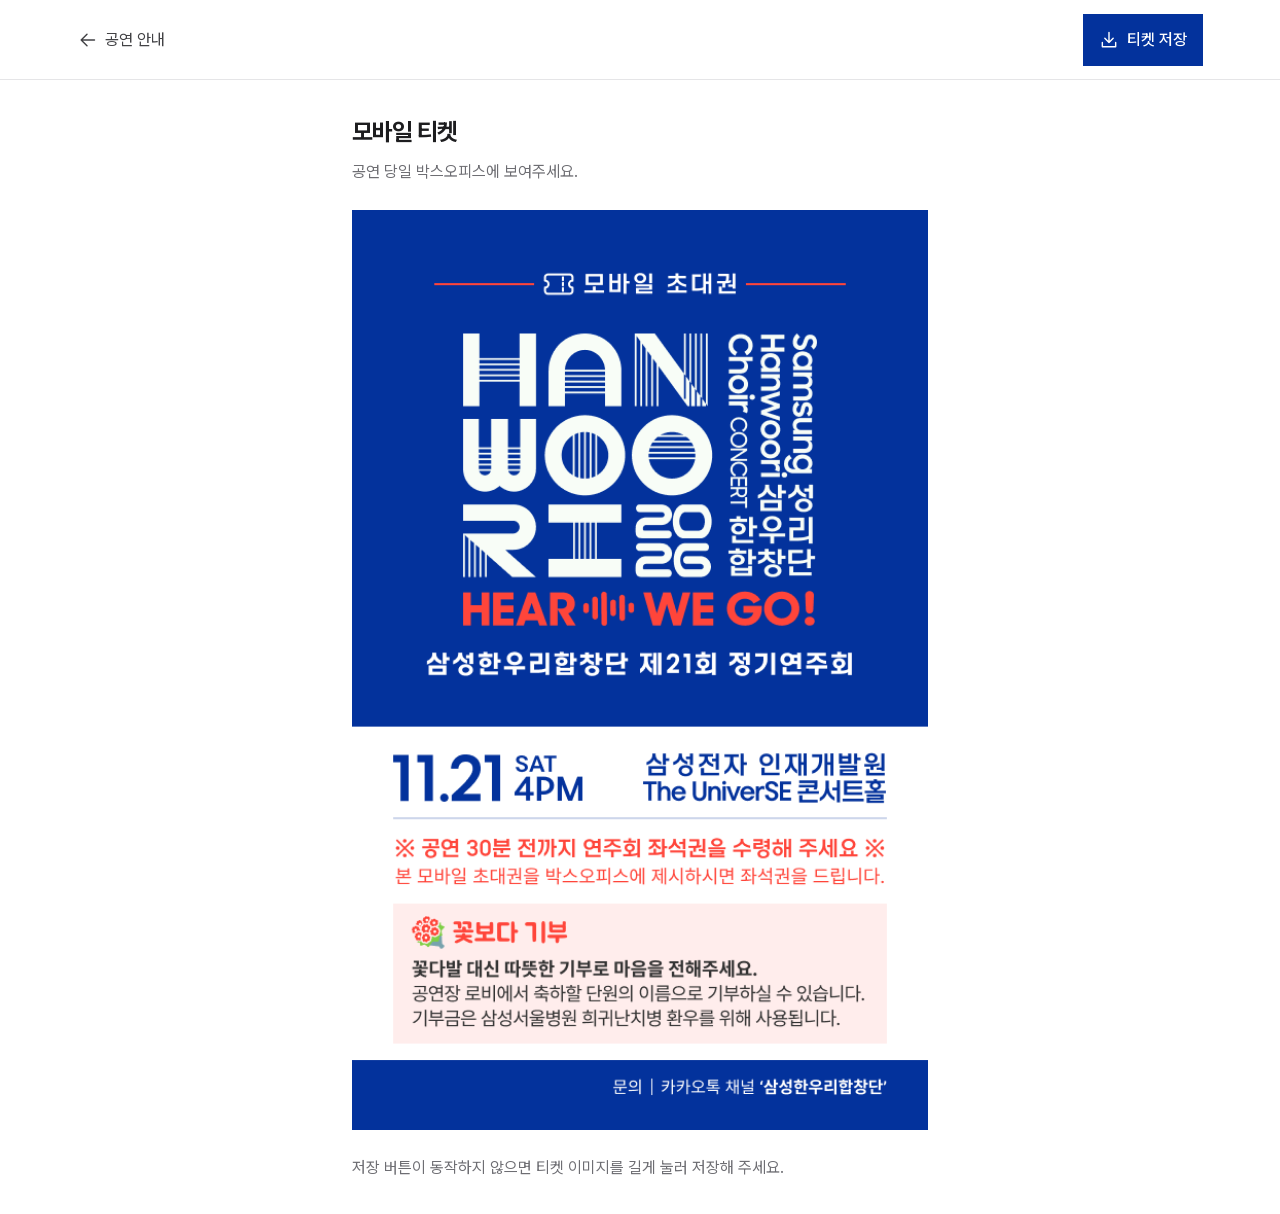
==== commit b33da6d8: "Replace mobile invitation ticket artwork" ====
--- a/ticket.html
+++ b/ticket.html
@@ -12,12 +12,12 @@
 <body class="ticket-page">
   <header class="ticket-toolbar">
     <a class="ticket-home" href="index.html#mobile-ticket"><svg class="ui-icon" viewBox="0 0 24 24" fill="none" stroke="currentColor" stroke-width="1.7" stroke-linecap="round" stroke-linejoin="round" aria-hidden="true"><path d="m12 5-7 7 7 7M5 12h16"/></svg>공연 안내</a>
-    <a class="button" href="assets/mobile-ticket.jpg" download="삼성한우리합창단_제21회_모바일티켓.jpg"><svg class="ui-icon" viewBox="0 0 24 24" fill="none" stroke="currentColor" stroke-width="1.7" stroke-linecap="round" stroke-linejoin="round" aria-hidden="true"><path d="M12 3v12m-5-5 5 5 5-5M4 15v5h16v-5"/></svg>티켓 저장</a>
+    <a class="button" href="assets/mobile-ticket.png" download="삼성한우리합창단_제21회_모바일초대권.png"><svg class="ui-icon" viewBox="0 0 24 24" fill="none" stroke="currentColor" stroke-width="1.7" stroke-linecap="round" stroke-linejoin="round" aria-hidden="true"><path d="M12 3v12m-5-5 5 5 5-5M4 15v5h16v-5"/></svg>티켓 저장</a>
   </header>
   <main class="ticket-viewer">
     <h1>모바일 티켓</h1>
     <p class="ticket-viewer-description">공연 당일 박스오피스에 보여주세요.</p>
-    <img class="responsive-ticket" src="assets/mobile-ticket.jpg" width="840" height="1260" alt="삼성한우리합창단 제21회 정기연주회 모바일 티켓. 2026년 11월 21일 토요일 오후 4시, 삼성전자 인재개발원 The UniverSE 콘서트홀. 박스오피스에서 좌석권으로 교환해 주세요." fetchpriority="high">
+    <img class="responsive-ticket" src="assets/mobile-ticket.png" width="560" height="894" alt="삼성한우리합창단 제21회 정기연주회 모바일 초대권. 2026년 11월 21일 토요일 오후 4시, 삼성전자 인재개발원 The UniverSE 콘서트홀. 공연 30분 전까지 박스오피스에서 좌석권을 수령해 주세요." fetchpriority="high">
     <p class="ticket-save-help">저장 버튼이 동작하지 않으면 티켓 이미지를 길게 눌러 저장해 주세요.</p>
   </main>
 </body>
--- a/style.css
+++ b/style.css
@@ -71,3 +71,94 @@
  .ticket-art-link,
  .ticket-art-link:hover { transform: none; }
 }
+
+/* Brand-colored navigation panel. */
+.concert-menu {
+ background: var(--blue);
+ box-shadow: 0 22px 42px rgb(3 50 156 / .24);
+}
+.concert-menu a {
+ color: var(--white);
+ border-top: 1px solid rgb(255 255 255 / .2);
+}
+.concert-menu a:first-child { border-top: 0; }
+.concert-menu a > span { color: rgb(255 255 255 / .68); }
+.concert-menu a:hover,
+.concert-menu a:active,
+.concert-menu a:hover > span,
+.concert-menu a:active > span { color: var(--red); }
+
+/* Hidden visit-count easter egg. */
+.stats-dialog {
+ width: min(calc(100% - 40px), 360px);
+ padding: 34px 28px 28px;
+ color: var(--heading);
+ text-align: center;
+ background: var(--white);
+ border: 0;
+ border-radius: 22px;
+ box-shadow: 0 24px 80px rgb(0 0 0 / .24);
+}
+.stats-dialog::backdrop { background: rgb(3 50 156 / .62); backdrop-filter: blur(8px); }
+.stats-dialog-close { position: absolute; top: 10px; right: 12px; width: 44px; height: 44px; padding: 0; color: var(--secondary); font-size: 28px; line-height: 1; background: transparent; border: 0; }
+.stats-dialog-kicker { margin: 0 0 8px; color: var(--red); font-family: var(--title); font-size: 15px; font-weight: 700; letter-spacing: .02em; }
+.stats-dialog h2 { display: block; margin: 0 0 22px; color: var(--blue); font-family: var(--body); font-size: 26px; }
+.stats-visitor-badge { display: block; width: auto; height: 28px; margin: 0 auto; }
+.stats-dialog-note { margin: 18px 0 0; color: var(--secondary); font-size: 14px; line-height: 1.6; }
+
+/* “꽃보다 기부” campaign: a fixed invitation and an on-demand accessible dialog. */
+.donation-fab {
+ position: fixed;
+ right: max(18px, env(safe-area-inset-right));
+ bottom: max(18px, env(safe-area-inset-bottom));
+ z-index: 29;
+ display: inline-flex;
+ align-items: center;
+ gap: 9px;
+ min-height: 52px;
+ padding: 12px 18px;
+ color: var(--white);
+ font-size: 16px;
+ font-weight: 650;
+ letter-spacing: -.02em;
+ background: var(--red);
+ border: 0;
+ border-radius: 999px;
+ box-shadow: 0 12px 34px rgb(0 0 0 / .22);
+ transition: transform .2s ease, box-shadow .2s ease;
+}
+.donation-fab:hover { transform: translateY(-2px); box-shadow: 0 16px 40px rgb(0 0 0 / .26); }
+.donation-fab > span:first-child { font-size: 20px; line-height: 1; }
+.donation-dialog {
+ width: min(calc(100% - 40px), 560px);
+ max-width: 560px;
+ max-height: calc(100dvh - 40px);
+ padding: 0;
+ color: var(--text);
+ background: var(--white);
+ border: 0;
+ border-radius: 24px;
+ box-shadow: 0 28px 90px rgb(0 0 0 / .28);
+ overflow: auto;
+}
+.donation-dialog::backdrop { background: rgb(3 50 156 / .64); backdrop-filter: blur(8px); }
+.donation-sheet { position: relative; padding: 44px 38px 36px; }
+.donation-dialog-close { position: absolute; top: 12px; right: 14px; display: grid; place-items: center; width: 44px; height: 44px; padding: 0; color: var(--secondary); font-size: 30px; line-height: 1; background: transparent; border: 0; border-radius: 50%; }
+.donation-dialog-close:hover { color: var(--blue); background: rgb(3 50 156 / .07); }
+.donation-kicker { margin: 0 0 12px; color: var(--red); font-size: 16px; font-weight: 700; }
+.donation-dialog h2 { display: block; margin: 0 48px 20px 0; color: var(--blue); font-family: var(--body); font-size: clamp(28px, 5vw, 38px); line-height: 1.3; letter-spacing: -.045em; }
+.donation-lead { margin: 0 0 28px; color: var(--text); font-size: 18px; line-height: 1.75; }
+.donation-details { border-top: 1px solid var(--line); }
+.donation-details section { padding: 20px 0; border-bottom: 1px solid var(--line); }
+.donation-details h3 { margin: 0 0 7px; color: var(--heading); font-family: var(--body); font-size: 17px; letter-spacing: -.025em; }
+.donation-details p { margin: 0; color: var(--text); font-size: 16px; line-height: 1.75; }
+.donation-details strong { color: var(--blue); font-weight: 650; }
+.donation-dialog-confirm { width: 100%; min-height: 52px; margin-top: 26px; padding: 12px 20px; color: var(--white); font-weight: 650; background: var(--blue); border: 0; }
+.donation-dialog-confirm:hover { background: var(--red); }
+@media (max-width: 599px) {
+ .donation-fab { right: max(14px, env(safe-area-inset-right)); bottom: max(14px, env(safe-area-inset-bottom)); min-height: 50px; padding: 11px 16px; }
+ .donation-dialog { width: 100%; max-width: none; max-height: calc(100dvh - 16px); margin: auto 0 0; border-radius: 24px 24px 0 0; }
+ .donation-sheet { padding: 38px 24px max(24px, env(safe-area-inset-bottom)); }
+ .donation-dialog h2 { margin-right: 36px; font-size: 29px; }
+ .donation-lead { font-size: 17px; }
+}
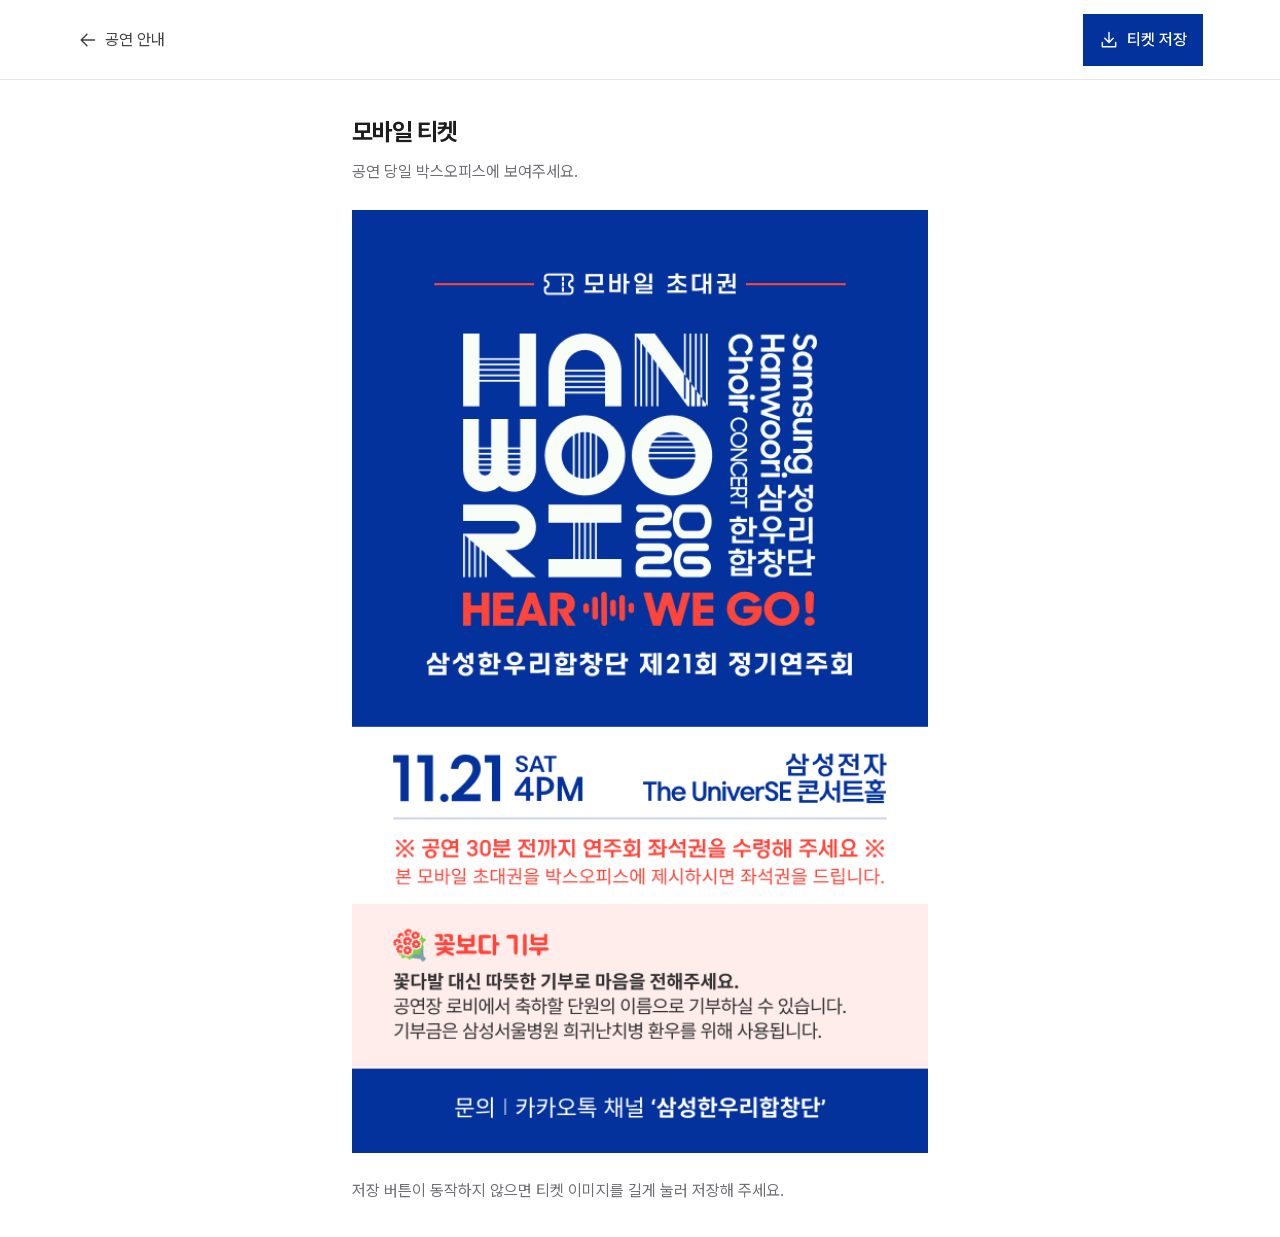
==== commit 6c87c609: "Replace mobile invitation with updated artwork" ====
--- a/ticket.html
+++ b/ticket.html
@@ -12,12 +12,12 @@
 <body class="ticket-page">
   <header class="ticket-toolbar">
     <a class="ticket-home" href="index.html#mobile-ticket"><svg class="ui-icon" viewBox="0 0 24 24" fill="none" stroke="currentColor" stroke-width="1.7" stroke-linecap="round" stroke-linejoin="round" aria-hidden="true"><path d="m12 5-7 7 7 7M5 12h16"/></svg>공연 안내</a>
-    <a class="button" href="assets/mobile-ticket.png" download="삼성한우리합창단_제21회_모바일초대권.png"><svg class="ui-icon" viewBox="0 0 24 24" fill="none" stroke="currentColor" stroke-width="1.7" stroke-linecap="round" stroke-linejoin="round" aria-hidden="true"><path d="M12 3v12m-5-5 5 5 5-5M4 15v5h16v-5"/></svg>티켓 저장</a>
+    <a class="button" href="assets/mobile-ticket.png?v=20261118" download="삼성한우리합창단_제21회_모바일초대권.png"><svg class="ui-icon" viewBox="0 0 24 24" fill="none" stroke="currentColor" stroke-width="1.7" stroke-linecap="round" stroke-linejoin="round" aria-hidden="true"><path d="M12 3v12m-5-5 5 5 5-5M4 15v5h16v-5"/></svg>티켓 저장</a>
   </header>
   <main class="ticket-viewer">
     <h1>모바일 티켓</h1>
     <p class="ticket-viewer-description">공연 당일 박스오피스에 보여주세요.</p>
-    <img class="responsive-ticket" src="assets/mobile-ticket.png" width="560" height="894" alt="삼성한우리합창단 제21회 정기연주회 모바일 초대권. 2026년 11월 21일 토요일 오후 4시, 삼성전자 인재개발원 The UniverSE 콘서트홀. 공연 30분 전까지 박스오피스에서 좌석권을 수령해 주세요." fetchpriority="high">
+    <img class="responsive-ticket" src="assets/mobile-ticket.png?v=20261118" width="560" height="916" alt="삼성한우리합창단 제21회 정기연주회 모바일 초대권. 2026년 11월 21일 토요일 오후 4시, 삼성전자 The UniverSE 콘서트홀. 공연 30분 전까지 박스오피스에서 좌석권을 수령해 주세요." fetchpriority="high">
     <p class="ticket-save-help">저장 버튼이 동작하지 않으면 티켓 이미지를 길게 눌러 저장해 주세요.</p>
   </main>
 </body>
--- a/style.css
+++ b/style.css
@@ -71,7 +71,6 @@
  .ticket-art-link,
  .ticket-art-link:hover { transform: none; }
 }
-
 /* Brand-colored navigation panel. */
 .concert-menu {
  background: var(--blue);
@@ -105,6 +104,22 @@
 .stats-dialog h2 { display: block; margin: 0 0 22px; color: var(--blue); font-family: var(--body); font-size: 26px; }
 .stats-visitor-badge { display: block; width: auto; height: 28px; margin: 0 auto; }
 .stats-dialog-note { margin: 18px 0 0; color: var(--secondary); font-size: 14px; line-height: 1.6; }
+
+/* FAQ: simple editorial rows, with native disclosure behavior. */
+.faq { background: var(--white); }
+.faq-list { border-top: 1px solid var(--line); }
+.faq-item { border-bottom: 1px solid var(--line); }
+.faq-item summary { display: flex; align-items: center; justify-content: space-between; gap: 22px; min-height: 72px; padding: 18px 0; color: var(--heading); font-size: 18px; font-weight: 600; line-height: 1.55; cursor: pointer; list-style: none; }
+.faq-item summary::-webkit-details-marker { display: none; }
+.faq-toggle { display: grid; place-items: center; flex: 0 0 32px; width: 32px; height: 32px; color: var(--blue); font-family: var(--title); font-size: 25px; font-weight: 400; transition: transform .2s ease, color .2s ease; }
+.faq-item[open] .faq-toggle { color: var(--red); transform: rotate(45deg); }
+.faq-item > p { max-width: 760px; margin: -2px 54px 24px 0; color: var(--text); font-size: 16px; line-height: 1.85; }
+.faq-item summary:hover { color: var(--blue); }
+@media (min-width: 1000px) {
+ .faq .section-inner { display: grid; grid-template-columns: .72fr 1.5fr; gap: 10%; align-items: start; }
+ .faq .section-heading { display: block; position: sticky; top: calc(var(--header-height) + 40px); margin: 0; }
+ .faq .section-heading h2 { margin-bottom: 14px; }
+}
 
 /* “꽃보다 기부” campaign: a fixed invitation and an on-demand accessible dialog. */
 .donation-fab {
@@ -114,9 +129,9 @@
  z-index: 29;
  display: inline-flex;
  align-items: center;
- gap: 9px;
- min-height: 52px;
- padding: 12px 18px;
+ gap: 11px;
+ min-height: 64px;
+ padding: 9px 14px 9px 10px;
  color: var(--white);
  font-size: 16px;
  font-weight: 650;
@@ -124,11 +139,19 @@
  background: var(--red);
  border: 0;
  border-radius: 999px;
- box-shadow: 0 12px 34px rgb(0 0 0 / .22);
+ border: 0;
+ box-shadow: 0 12px 34px rgb(0 0 0 / .24), 0 0 0 4px rgb(255 69 58 / .16);
  transition: transform .2s ease, box-shadow .2s ease;
-}
-.donation-fab:hover { transform: translateY(-2px); box-shadow: 0 16px 40px rgb(0 0 0 / .26); }
-.donation-fab > span:first-child { font-size: 20px; line-height: 1; }
+ animation: donation-fab-arrive .55s cubic-bezier(.2,.75,.3,1) .45s both;
+}
+.donation-fab:hover { transform: translateY(-2px); box-shadow: 0 16px 40px rgb(0 0 0 / .28), 0 0 0 5px rgb(255 69 58 / .2); }
+.donation-fab-icon { display: grid; place-items: center; flex: 0 0 36px; width: 36px; height: 42px; color: var(--white); line-height: 1; }
+.donation-fab-icon svg { display: block; width: 31px; height: 31px; overflow: visible; }
+.donation-fab-copy { display: flex; flex-direction: column; align-items: flex-start; gap: 1px; line-height: 1.25; }
+.donation-fab-copy strong { font-size: 16px; font-weight: 750; }
+.donation-fab-copy small { color: rgb(255 255 255 / .82); font-size: 12px; font-weight: 500; letter-spacing: -.02em; }
+.donation-fab-arrow { margin-left: 2px; color: rgb(255 255 255 / .8); font-size: 16px; }
+@keyframes donation-fab-arrive { from { opacity: 0; transform: translateY(14px) scale(.96); } to { opacity: 1; transform: none; } }
 .donation-dialog {
  width: min(calc(100% - 40px), 560px);
  max-width: 560px;
@@ -156,9 +179,35 @@
 .donation-dialog-confirm { width: 100%; min-height: 52px; margin-top: 26px; padding: 12px 20px; color: var(--white); font-weight: 650; background: var(--blue); border: 0; }
 .donation-dialog-confirm:hover { background: var(--red); }
 @media (max-width: 599px) {
- .donation-fab { right: max(14px, env(safe-area-inset-right)); bottom: max(14px, env(safe-area-inset-bottom)); min-height: 50px; padding: 11px 16px; }
+ .donation-fab { right: max(14px, env(safe-area-inset-right)); bottom: max(14px, env(safe-area-inset-bottom)); min-height: 60px; padding: 7px 12px 7px 8px; }
+ .donation-fab-icon { flex-basis: 34px; width: 34px; height: 40px; }
+ .donation-fab-icon svg { width: 29px; height: 29px; }
+ .donation-fab-arrow { display: none; }
  .donation-dialog { width: 100%; max-width: none; max-height: calc(100dvh - 16px); margin: auto 0 0; border-radius: 24px 24px 0 0; }
  .donation-sheet { padding: 38px 24px max(24px, env(safe-area-inset-bottom)); }
  .donation-dialog h2 { margin-right: 36px; font-size: 29px; }
  .donation-lead { font-size: 17px; }
 }
+
+/* Artist biographies use one generous editorial column at every viewport. */
+.artists .artist-grid { grid-template-columns: 1fr; gap: 0; }
+.artists .artist-card,
+.artists .artist-card:not(.artist-choir) { grid-template-columns: 64px minmax(0, 1fr); align-items: start; gap: 20px; padding: 30px 0; }
+.artists .artist-choir { grid-column: auto; padding-top: 8px; padding-bottom: 34px; }
+.artist-content { min-width: 0; max-width: 900px; }
+.artist-content h3 { margin: 0; }
+.artist-bio { margin: 16px 0 0; color: var(--text); font-size: 16px; line-height: 1.85; }
+ul.artist-bio { padding-left: 1.15em; }
+.artist-bio li { padding-left: .2em; margin: 4px 0; }
+.artist-bio li::marker { color: var(--red); }
+.artist-bio p { margin: 0 0 12px; }
+.artist-bio p:last-child { margin-bottom: 0; }
+@media (min-width: 1000px) {
+ .artists .artist-card,
+ .artists .artist-card:not(.artist-choir),
+ .artists .artist-choir { grid-template-columns: 120px minmax(0, 1fr); gap: 42px; padding: 38px 0; }
+ .artists .artist-choir { padding-top: 8px; padding-bottom: 42px; }
+ .artist-content h3 { font-size: 30px; }
+ .artists .artist-choir h3 { font-size: 40px; }
+ .artist-bio { margin-top: 18px; font-size: 17px; line-height: 1.9; }
+}
